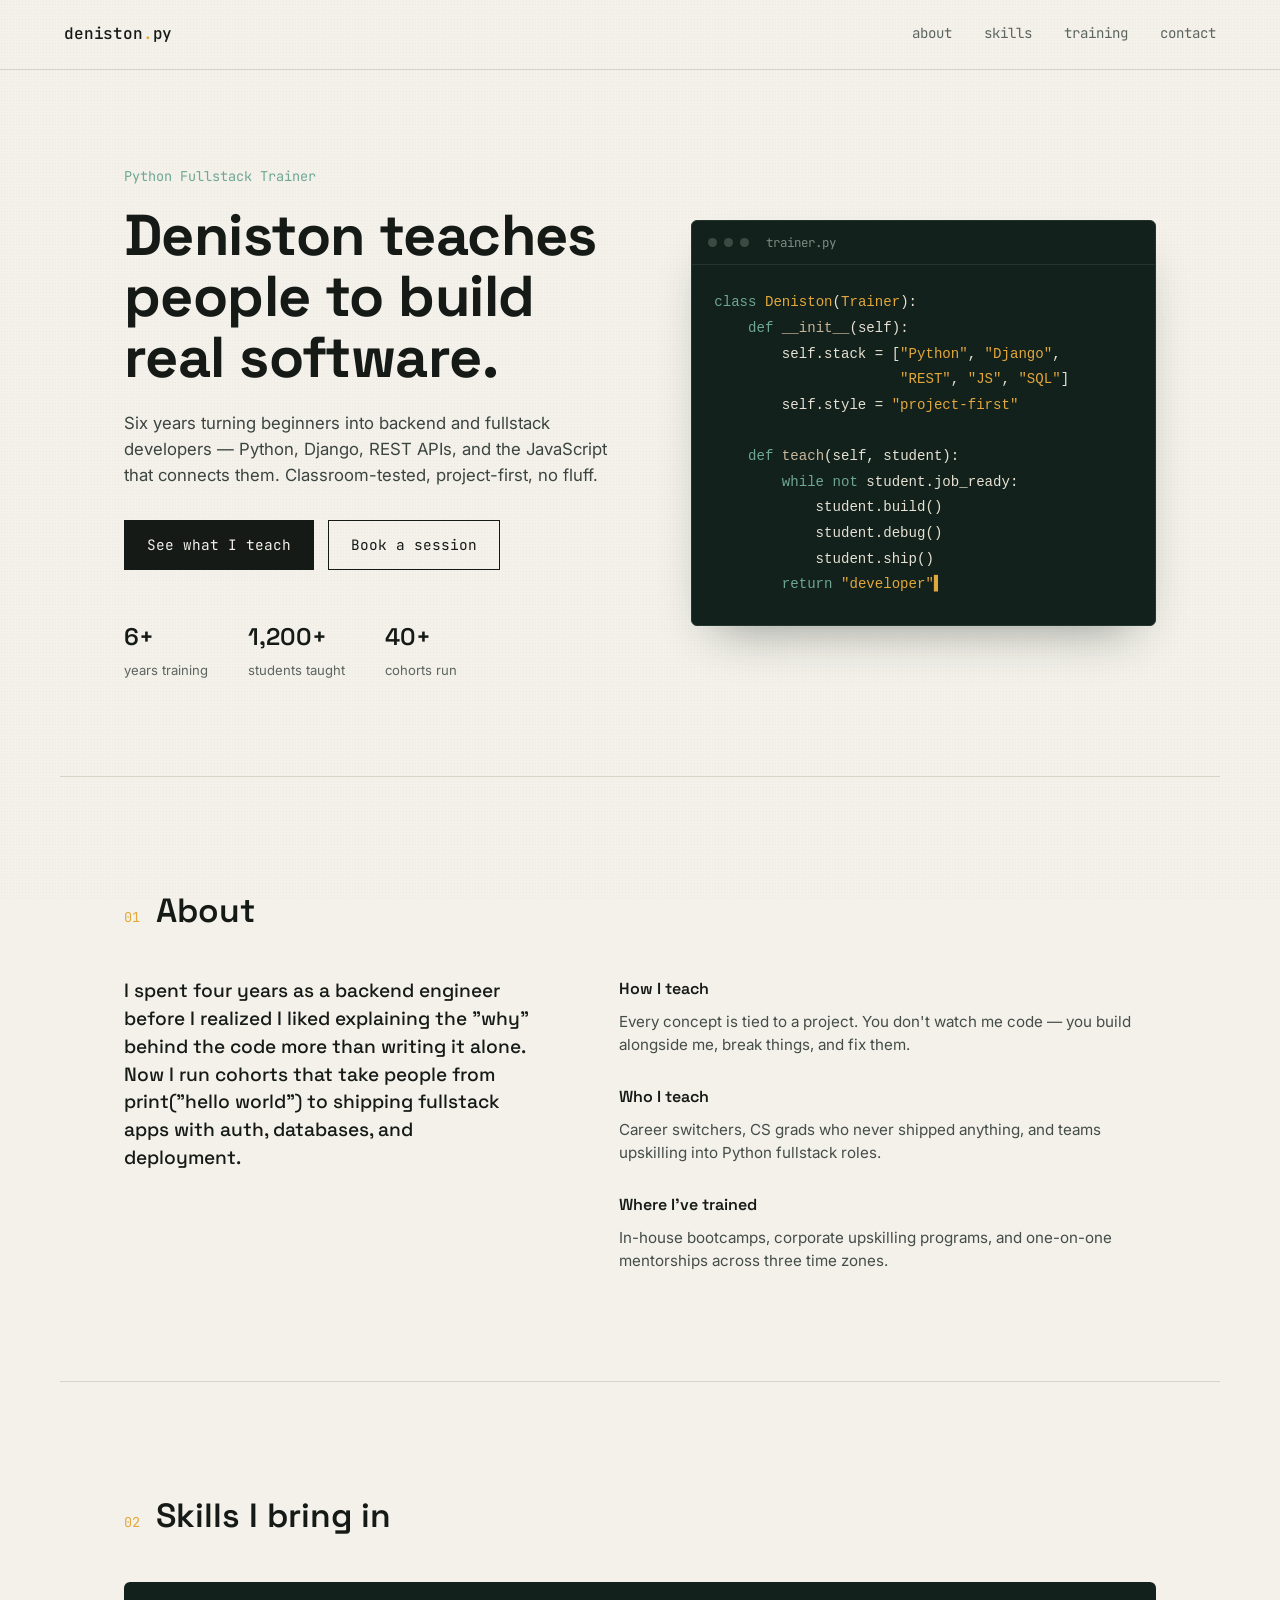
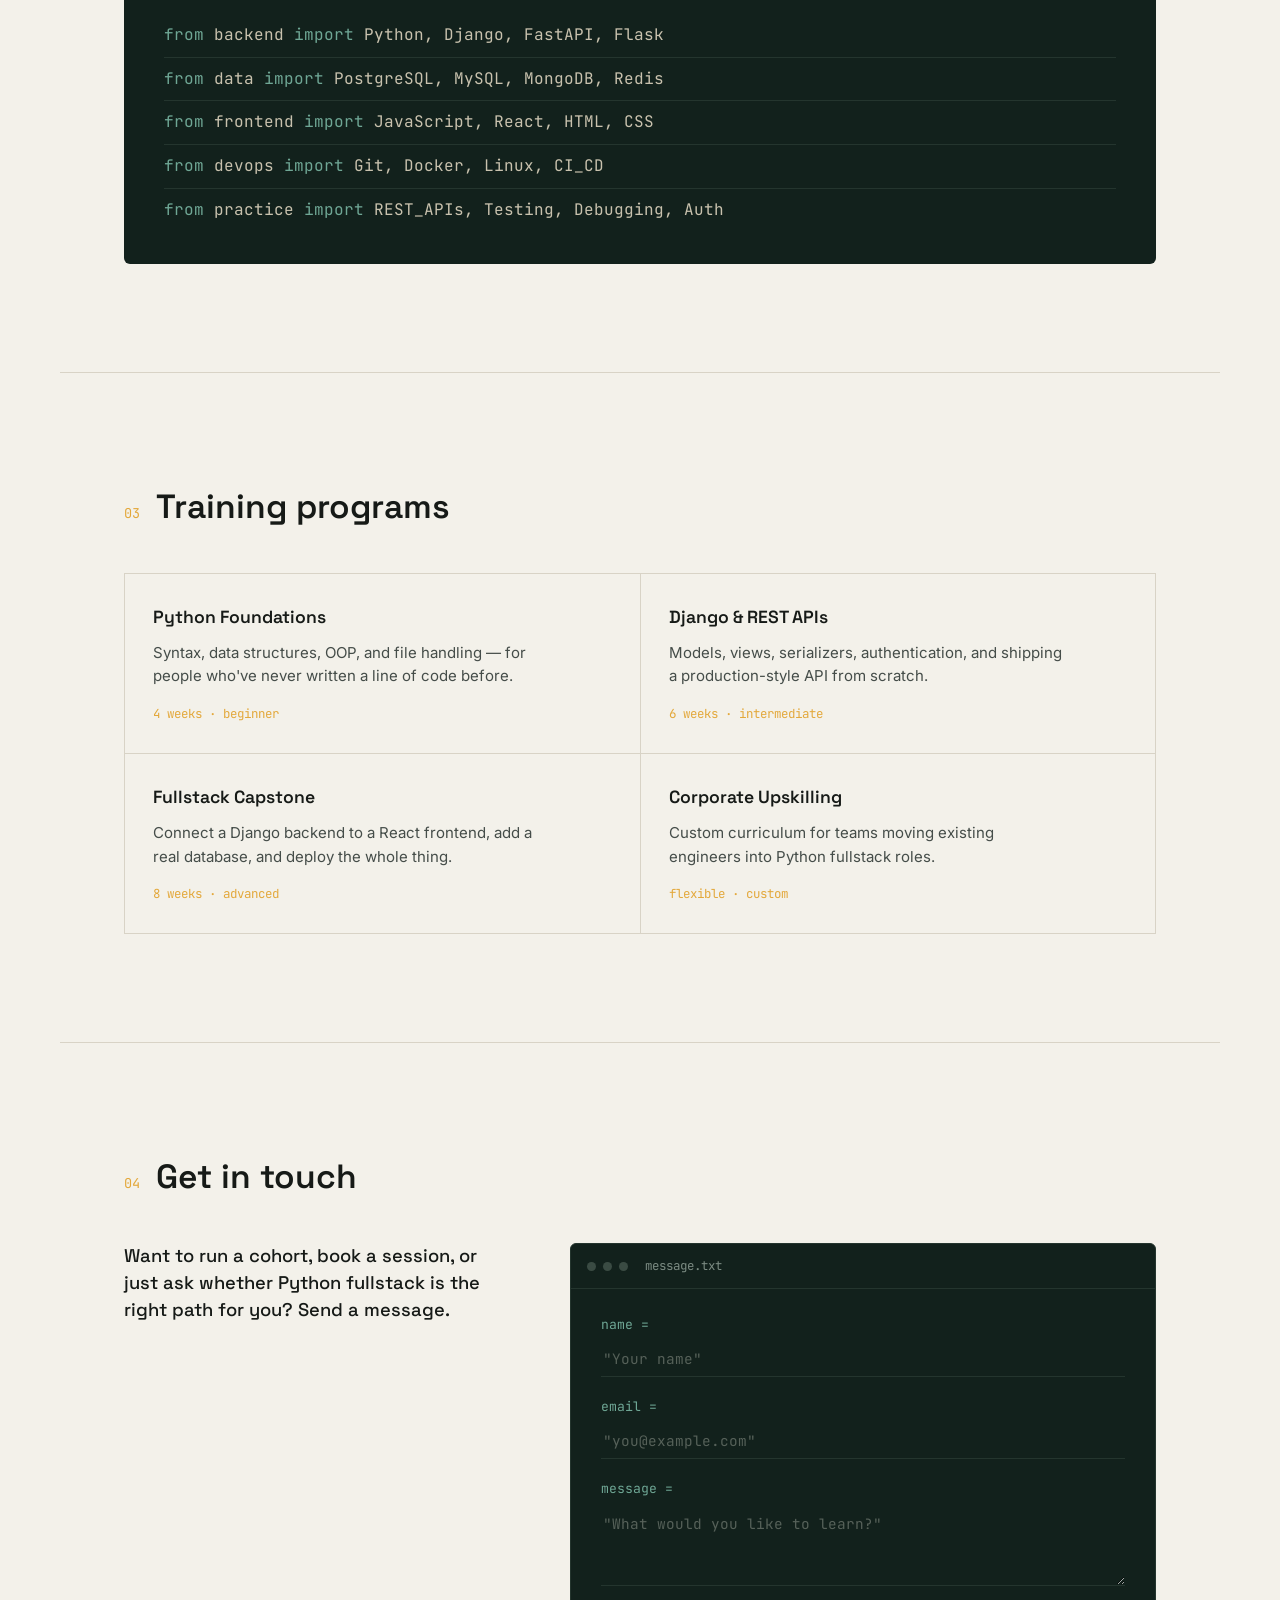
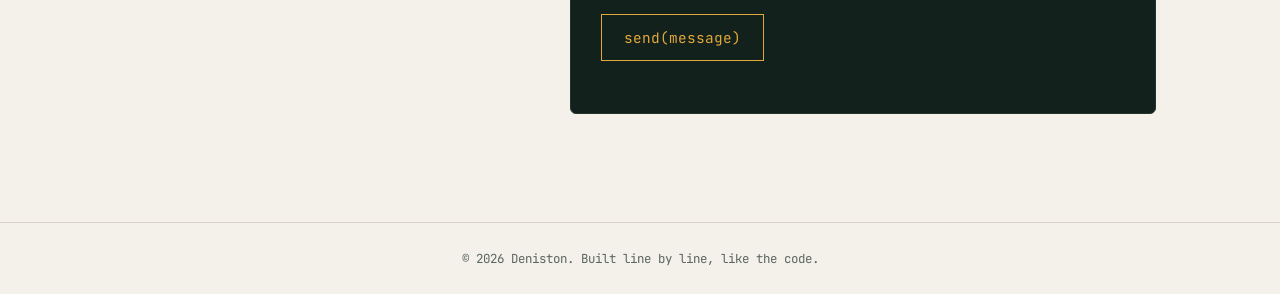
==== index.html @ aafd6f54 "first commit" ====
<!DOCTYPE html>
<html lang="en">
<head>
<meta charset="UTF-8">
<meta name="viewport" content="width=device-width, initial-scale=1.0">
<title>Deniston — Python Fullstack Trainer</title>
<link rel="preconnect" href="https://fonts.googleapis.com">
<link rel="preconnect" href="https://fonts.gstatic.com" crossorigin>
<link href="https://fonts.googleapis.com/css2?family=Space+Grotesk:wght@400;500;600;700&family=Inter:wght@400;500;600&family=JetBrains+Mono:wght@400;500&display=swap" rel="stylesheet">
<link rel="stylesheet" href="./static/style.css">
</head>
<body>

<div class="grain"></div>

<header class="nav">
  <a href="#top" class="nav__mark">deniston<span class="dot">.</span>py</a>
  <nav class="nav__links">
    <a href="#about">about</a>
    <a href="#skills">skills</a>
    <a href="#training">training</a>
    <a href="#contact">contact</a>
  </nav>
  <button class="nav__toggle" id="navToggle" aria-label="Open menu" aria-expanded="false">
    <span></span><span></span><span></span>
  </button>
</header>

<main id="top">

  <!-- ============ HERO ============ -->
  <section class="hero">
    <div class="hero__text">
      <p class="hero__kicker">Python Fullstack Trainer</p>
      <h1 class="hero__title">Deniston teaches<br>people to build<br>real software.</h1>
      <p class="hero__lede">
        Six years turning beginners into backend and fullstack developers —
        Python, Django, REST APIs, and the JavaScript that connects them.
        Classroom-tested, project-first, no fluff.
      </p>
      <div class="hero__actions">
        <a href="#training" class="btn btn--solid">See what I teach</a>
        <a href="#contact" class="btn btn--line">Book a session</a>
      </div>
      <dl class="hero__stats">
        <div><dt>6+</dt><dd>years training</dd></div>
        <div><dt>1,200+</dt><dd>students taught</dd></div>
        <div><dt>40+</dt><dd>cohorts run</dd></div>
      </dl>
    </div>

    <div class="hero__panel">
      <div class="editor">
        <div class="editor__bar">
          <span></span><span></span><span></span>
          <p>trainer.py</p>
        </div>
        <pre class="editor__body"><code><span class="c-kw">class</span> <span class="c-cls">Deniston</span>(<span class="c-cls">Trainer</span>):
    <span class="c-kw">def</span> <span class="c-fn">__init__</span>(self):
        self.stack = [<span class="c-str">"Python"</span>, <span class="c-str">"Django"</span>,
                      <span class="c-str">"REST"</span>, <span class="c-str">"JS"</span>, <span class="c-str">"SQL"</span>]
        self.style = <span class="c-str">"project-first"</span>

    <span class="c-kw">def</span> <span class="c-fn">teach</span>(self, student):
        <span class="c-kw">while</span> <span class="c-kw">not</span> student.job_ready:
            student.build()
            student.debug()
            student.ship()
        <span class="c-kw">return</span> <span class="c-str">"developer"</span><span class="cursor">▍</span></code></pre>
      </div>
    </div>
  </section>

  <!-- ============ ABOUT ============ -->
  <section class="about" id="about">
    <div class="section-head">
      <span class="section-num">01</span>
      <h2>About</h2>
    </div>
    <div class="about__grid">
      <p class="about__lead">
        I spent four years as a backend engineer before I realized I liked
        explaining the "why" behind the code more than writing it alone.
        Now I run cohorts that take people from print("hello world")
        to shipping fullstack apps with auth, databases, and deployment.
      </p>
      <div class="about__facts">
        <div class="fact">
          <h3>How I teach</h3>
          <p>Every concept is tied to a project. You don't watch me code —
          you build alongside me, break things, and fix them.</p>
        </div>
        <div class="fact">
          <h3>Who I teach</h3>
          <p>Career switchers, CS grads who never shipped anything, and
          teams upskilling into Python fullstack roles.</p>
        </div>
        <div class="fact">
          <h3>Where I've trained</h3>
          <p>In-house bootcamps, corporate upskilling programs, and
          one-on-one mentorships across three time zones.</p>
        </div>
      </div>
    </div>
  </section>

  <!-- ============ SKILLS ============ -->
  <section class="skills" id="skills">
    <div class="section-head">
      <span class="section-num">02</span>
      <h2>Skills I bring in</h2>
    </div>
    <div class="imports">
      <p class="imports__line"><span class="c-kw">from</span> backend <span class="c-kw">import</span> Python, Django, FastAPI, Flask</p>
      <p class="imports__line"><span class="c-kw">from</span> data <span class="c-kw">import</span> PostgreSQL, MySQL, MongoDB, Redis</p>
      <p class="imports__line"><span class="c-kw">from</span> frontend <span class="c-kw">import</span> JavaScript, React, HTML, CSS</p>
      <p class="imports__line"><span class="c-kw">from</span> devops <span class="c-kw">import</span> Git, Docker, Linux, CI_CD</p>
      <p class="imports__line"><span class="c-kw">from</span> practice <span class="c-kw">import</span> REST_APIs, Testing, Debugging, Auth</p>
    </div>
  </section>

  <!-- ============ TRAINING ============ -->
  <section class="training" id="training">
    <div class="section-head">
      <span class="section-num">03</span>
      <h2>Training programs</h2>
    </div>
    <ul class="syllabus">
      <li class="syllabus__item">
        <h3>Python Foundations</h3>
        <p>Syntax, data structures, OOP, and file handling — for people who've
        never written a line of code before.</p>
        <span class="syllabus__meta">4 weeks · beginner</span>
      </li>
      <li class="syllabus__item">
        <h3>Django & REST APIs</h3>
        <p>Models, views, serializers, authentication, and shipping a
        production-style API from scratch.</p>
        <span class="syllabus__meta">6 weeks · intermediate</span>
      </li>
      <li class="syllabus__item">
        <h3>Fullstack Capstone</h3>
        <p>Connect a Django backend to a React frontend, add a real database,
        and deploy the whole thing.</p>
        <span class="syllabus__meta">8 weeks · advanced</span>
      </li>
      <li class="syllabus__item">
        <h3>Corporate Upskilling</h3>
        <p>Custom curriculum for teams moving existing engineers into
        Python fullstack roles.</p>
        <span class="syllabus__meta">flexible · custom</span>
      </li>
    </ul>
  </section>

  <!-- ============ CONTACT ============ -->
  <section class="contact" id="contact">
    <div class="section-head">
      <span class="section-num">04</span>
      <h2>Get in touch</h2>
    </div>
    <div class="contact__grid">
      <p class="contact__lede">
        Want to run a cohort, book a session, or just ask whether Python
        fullstack is the right path for you? Send a message.
      </p>
      <form class="terminal-form" id="contactForm">
        <div class="terminal-form__bar">
          <span></span><span></span><span></span>
          <p>message.txt</p>
        </div>
        <div class="terminal-form__body">
          <label for="name">name =</label>
          <input type="text" id="name" name="name" required placeholder='"Your name"'>

          <label for="email">email =</label>
          <input type="email" id="email" name="email" required placeholder='"you@example.com"'>

          <label for="message">message =</label>
          <textarea id="message" name="message" required placeholder='"What would you like to learn?"'></textarea>

          <button type="submit" class="btn btn--solid">send(message)</button>
          <p class="terminal-form__status" id="formStatus" role="status"></p>
        </div>
      </form>
    </div>
  </section>

</main>

<footer class="footer">
  <p>© <span id="year"></span> Deniston. Built line by line, like the code.</p>
</footer>

<script src="./static/script.js"></script>
</body>
</html>
---- static/style.css ----
/* ============================================
   Tokens
============================================ */
:root {
  --ink: #161A17;
  --paper: #F3F1EA;
  --panel: #12211C;
  --panel-line: #24352E;
  --amber: #E3A83B;
  --teal: #6FA795;
  --muted: #5C6560;
  --border: #D8D3C6;

  --font-display: "Space Grotesk", sans-serif;
  --font-body: "Inter", sans-serif;
  --font-mono: "JetBrains Mono", monospace;

  --max: 1160px;
  --pad: clamp(24px, 5vw, 64px);
}

* { box-sizing: border-box; }
html { scroll-behavior: smooth; }

@media (prefers-reduced-motion: reduce) {
  html { scroll-behavior: auto; }
  * { animation-duration: 0.01ms !important; animation-iteration-count: 1 !important; transition-duration: 0.01ms !important; }
}

body {
  margin: 0;
  background: var(--paper);
  color: var(--ink);
  font-family: var(--font-body);
  line-height: 1.55;
  -webkit-font-smoothing: antialiased;
}

h1, h2, h3 {
  font-family: var(--font-display);
  margin: 0;
  color: var(--ink);
}

p { margin: 0; }
ul { list-style: none; margin: 0; padding: 0; }

a { color: inherit; text-decoration: none; }

.c-kw { color: var(--teal); }
.c-cls { color: var(--amber); }
.c-fn { color: #C9B79C; }
.c-str { color: #E3A83B; }

/* subtle paper grain, purely decorative */
.grain {
  position: fixed; inset: 0; pointer-events: none; z-index: 999;
  opacity: 0.035; mix-blend-mode: multiply;
  background-image: radial-gradient(circle, #000 1px, transparent 1px);
  background-size: 3px 3px;
}

/* ============================================
   Nav
============================================ */
.nav {
  display: flex;
  align-items: center;
  justify-content: space-between;
  padding: 22px var(--pad);
  border-bottom: 1px solid var(--border);
  position: sticky;
  top: 0;
  background: rgba(243, 241, 234, 0.92);
  backdrop-filter: blur(6px);
  z-index: 100;
}

.nav__mark {
  font-family: var(--font-mono);
  font-size: 1rem;
  font-weight: 500;
  letter-spacing: -0.01em;
}
.nav__mark .dot { color: var(--amber); }

.nav__links {
  display: flex;
  gap: 32px;
  font-family: var(--font-mono);
  font-size: 0.88rem;
}
.nav__links a { color: var(--muted); transition: color 0.15s ease; }
.nav__links a:hover, .nav__links a:focus-visible { color: var(--ink); }

.nav__toggle {
  display: none;
  flex-direction: column;
  gap: 5px;
  background: none;
  border: none;
  cursor: pointer;
  padding: 8px;
}
.nav__toggle span {
  width: 22px; height: 2px; background: var(--ink); display: block;
}

/* ============================================
   Section scaffolding
============================================ */
main { max-width: var(--max); margin: 0 auto; }

section { padding: clamp(56px, 9vw, 108px) var(--pad); }

.section-head {
  display: flex;
  align-items: baseline;
  gap: 16px;
  margin-bottom: 40px;
}
.section-num {
  font-family: var(--font-mono);
  color: var(--amber);
  font-size: 0.85rem;
}
.section-head h2 {
  font-size: clamp(1.6rem, 3vw, 2.1rem);
  font-weight: 600;
}

/* ============================================
   Hero
============================================ */
.hero {
  display: grid;
  grid-template-columns: 1.1fr 1fr;
  gap: 56px;
  align-items: center;
  padding-top: clamp(56px, 10vw, 96px);
  padding-bottom: clamp(56px, 10vw, 96px);
}

.hero__kicker {
  font-family: var(--font-mono);
  font-size: 0.85rem;
  color: var(--teal);
  margin-bottom: 18px;
}

.hero__title {
  font-size: clamp(2.4rem, 5vw, 3.6rem);
  font-weight: 700;
  line-height: 1.06;
  letter-spacing: -0.01em;
}

.hero__lede {
  margin-top: 22px;
  max-width: 46ch;
  font-size: 1.05rem;
  color: #3C4440;
}

.hero__actions {
  display: flex;
  gap: 14px;
  margin-top: 32px;
  flex-wrap: wrap;
}

.btn {
  font-family: var(--font-mono);
  font-size: 0.9rem;
  padding: 13px 22px;
  border: 1px solid var(--ink);
  cursor: pointer;
  display: inline-block;
}
.btn--solid {
  background: var(--ink);
  color: var(--paper);
  transition: background 0.15s ease, color 0.15s ease;
}
.btn--solid:hover { background: var(--amber); border-color: var(--amber); color: var(--ink); }

.btn--line {
  background: transparent;
  color: var(--ink);
  transition: border-color 0.15s ease, color 0.15s ease;
}
.btn--line:hover { border-color: var(--teal); color: var(--teal); }

.hero__stats {
  display: flex;
  gap: 40px;
  margin: 48px 0 0;
}
.hero__stats dt {
  font-family: var(--font-display);
  font-size: 1.5rem;
  font-weight: 600;
}
.hero__stats dd {
  margin: 4px 0 0;
  font-size: 0.82rem;
  color: var(--muted);
}

/* editor mock */
.hero__panel { position: relative; }

.editor {
  background: var(--panel);
  border: 1px solid var(--panel-line);
  border-radius: 6px;
  overflow: hidden;
  box-shadow: 0 24px 48px -24px rgba(18, 33, 28, 0.45);
}

.editor__bar {
  display: flex;
  align-items: center;
  gap: 7px;
  padding: 12px 16px;
  border-bottom: 1px solid var(--panel-line);
}
.editor__bar span {
  width: 9px; height: 9px; border-radius: 50%;
  background: #3A4B43;
}
.editor__bar p {
  font-family: var(--font-mono);
  font-size: 0.78rem;
  color: #7C8C83;
  margin-left: 10px;
}

.editor__body {
  margin: 0;
  padding: 24px 22px 28px;
  font-family: var(--font-mono);
  font-size: 0.88rem;
  line-height: 1.75;
  color: #E7E2D4;
  overflow-x: auto;
}

.cursor {
  color: var(--amber);
  animation: blink 1.1s steps(1) infinite;
}
@keyframes blink { 50% { opacity: 0; } }

/* ============================================
   About
============================================ */
.about { border-top: 1px solid var(--border); }

.about__grid {
  display: grid;
  grid-template-columns: 0.9fr 1.1fr;
  gap: 56px;
}

.about__lead {
  font-size: 1.2rem;
  font-family: var(--font-display);
  font-weight: 500;
  line-height: 1.45;
  max-width: 34ch;
}

.about__facts {
  display: grid;
  gap: 28px;
}
.fact h3 {
  font-size: 1rem;
  font-weight: 600;
  margin-bottom: 8px;
}
.fact p {
  color: #454D49;
  font-size: 0.95rem;
  max-width: 52ch;
}

/* ============================================
   Skills / imports
============================================ */
.skills { border-top: 1px solid var(--border); }

.imports {
  background: var(--panel);
  border-radius: 6px;
  padding: 32px clamp(20px, 4vw, 40px);
  font-family: var(--font-mono);
}
.imports__line {
  color: #C9C2AE;
  font-size: clamp(0.85rem, 1.6vw, 1rem);
  padding: 9px 0;
  border-bottom: 1px solid var(--panel-line);
}
.imports__line:last-child { border-bottom: none; }

/* ============================================
   Training / syllabus
============================================ */
.training { border-top: 1px solid var(--border); }

.syllabus {
  display: grid;
  grid-template-columns: 1fr 1fr;
  gap: 1px;
  background: var(--border);
  border: 1px solid var(--border);
}

.syllabus__item {
  background: var(--paper);
  padding: 30px 28px;
}
.syllabus__item h3 {
  font-size: 1.1rem;
  font-weight: 600;
  margin-bottom: 10px;
}
.syllabus__item p {
  color: #454D49;
  font-size: 0.94rem;
  max-width: 44ch;
}
.syllabus__meta {
  display: block;
  margin-top: 16px;
  font-family: var(--font-mono);
  font-size: 0.78rem;
  color: var(--amber);
}

/* ============================================
   Contact
============================================ */
.contact { border-top: 1px solid var(--border); }

.contact__grid {
  display: grid;
  grid-template-columns: 0.8fr 1.2fr;
  gap: 56px;
  align-items: start;
}

.contact__lede {
  font-size: 1.15rem;
  font-family: var(--font-display);
  font-weight: 500;
  line-height: 1.45;
  max-width: 32ch;
}

.terminal-form {
  background: var(--panel);
  border-radius: 6px;
  overflow: hidden;
  border: 1px solid var(--panel-line);
}
.terminal-form__bar {
  display: flex;
  align-items: center;
  gap: 7px;
  padding: 12px 16px;
  border-bottom: 1px solid var(--panel-line);
}
.terminal-form__bar span {
  width: 9px; height: 9px; border-radius: 50%;
  background: #3A4B43;
}
.terminal-form__bar p {
  font-family: var(--font-mono);
  font-size: 0.78rem;
  color: #7C8C83;
  margin-left: 10px;
}

.terminal-form__body {
  padding: 26px clamp(18px, 3vw, 30px) 30px;
  display: grid;
  gap: 6px;
}

.terminal-form__body label {
  font-family: var(--font-mono);
  font-size: 0.82rem;
  color: var(--teal);
  margin-top: 14px;
}
.terminal-form__body label:first-child { margin-top: 0; }

.terminal-form__body input,
.terminal-form__body textarea {
  font-family: var(--font-mono);
  font-size: 0.9rem;
  background: transparent;
  border: none;
  border-bottom: 1px solid var(--panel-line);
  color: #E7E2D4;
  padding: 8px 2px;
  outline: none;
}
.terminal-form__body input::placeholder,
.terminal-form__body textarea::placeholder {
  color: #566159;
}
.terminal-form__body input:focus,
.terminal-form__body textarea:focus {
  border-bottom-color: var(--amber);
}
.terminal-form__body textarea {
  resize: vertical;
  min-height: 80px;
}

.terminal-form__body .btn {
  margin-top: 22px;
  justify-self: start;
  border-color: var(--amber);
  color: var(--amber);
  background: transparent;
}
.terminal-form__body .btn:hover {
  background: var(--amber);
  color: var(--panel);
}

.terminal-form__status {
  font-family: var(--font-mono);
  font-size: 0.82rem;
  color: var(--teal);
  min-height: 1.2em;
}

/* ============================================
   Footer
============================================ */
.footer {
  border-top: 1px solid var(--border);
  padding: 26px var(--pad);
  text-align: center;
  font-family: var(--font-mono);
  font-size: 0.78rem;
  color: var(--muted);
}

/* ============================================
   Focus visibility
============================================ */
a:focus-visible, button:focus-visible, input:focus-visible, textarea:focus-visible {
  outline: 2px solid var(--amber);
  outline-offset: 2px;
}

/* ============================================
   Responsive
============================================ */
@media (max-width: 860px) {
  .nav__links { display: none; }
  .nav__toggle { display: flex; }
  .nav.open .nav__links {
    display: flex;
    position: absolute;
    top: 100%;
    left: 0;
    right: 0;
    flex-direction: column;
    background: var(--paper);
    padding: 20px var(--pad) 28px;
    border-bottom: 1px solid var(--border);
    gap: 18px;
  }

  .hero { grid-template-columns: 1fr; padding-top: 40px; }
  .hero__stats { gap: 28px; flex-wrap: wrap; }

  .about__grid { grid-template-columns: 1fr; }
  .about__lead { max-width: none; }

  .syllabus { grid-template-columns: 1fr; }

  .contact__grid { grid-template-columns: 1fr; }
  .contact__lede { max-width: none; }
}
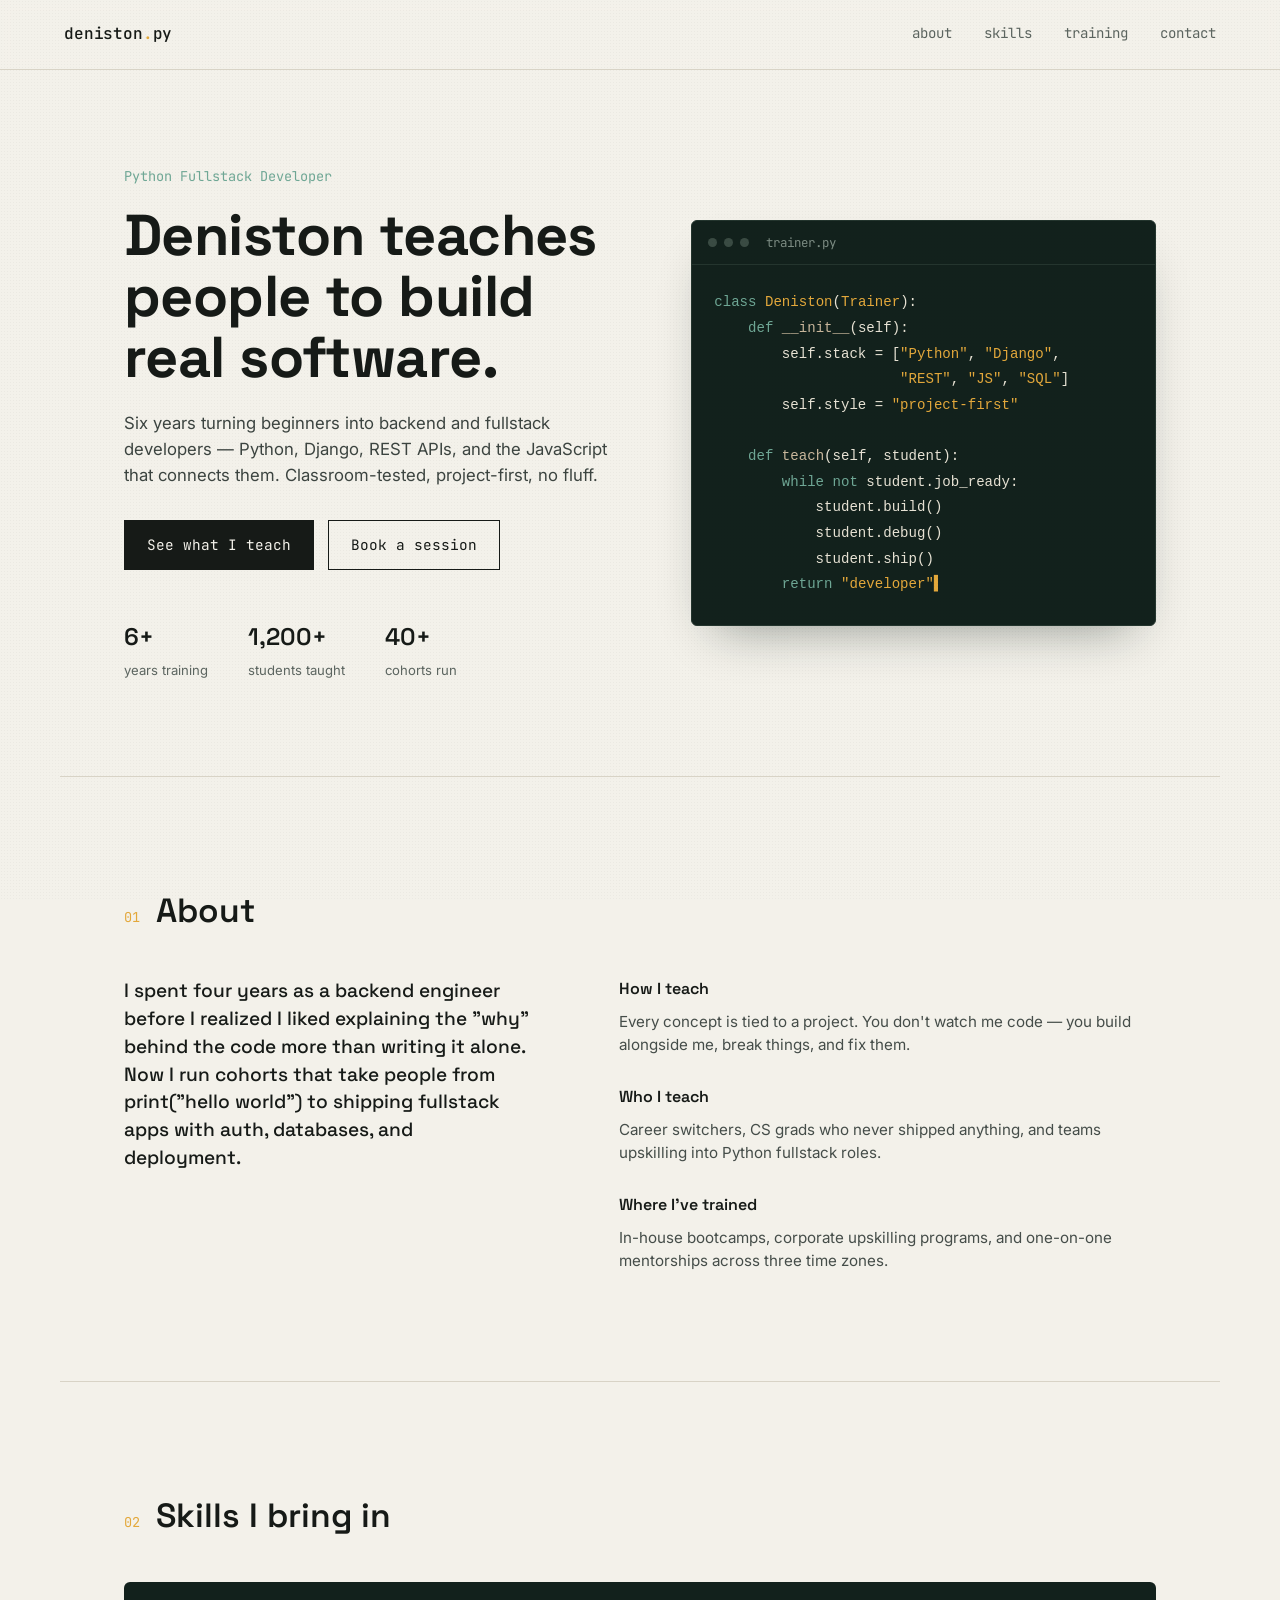
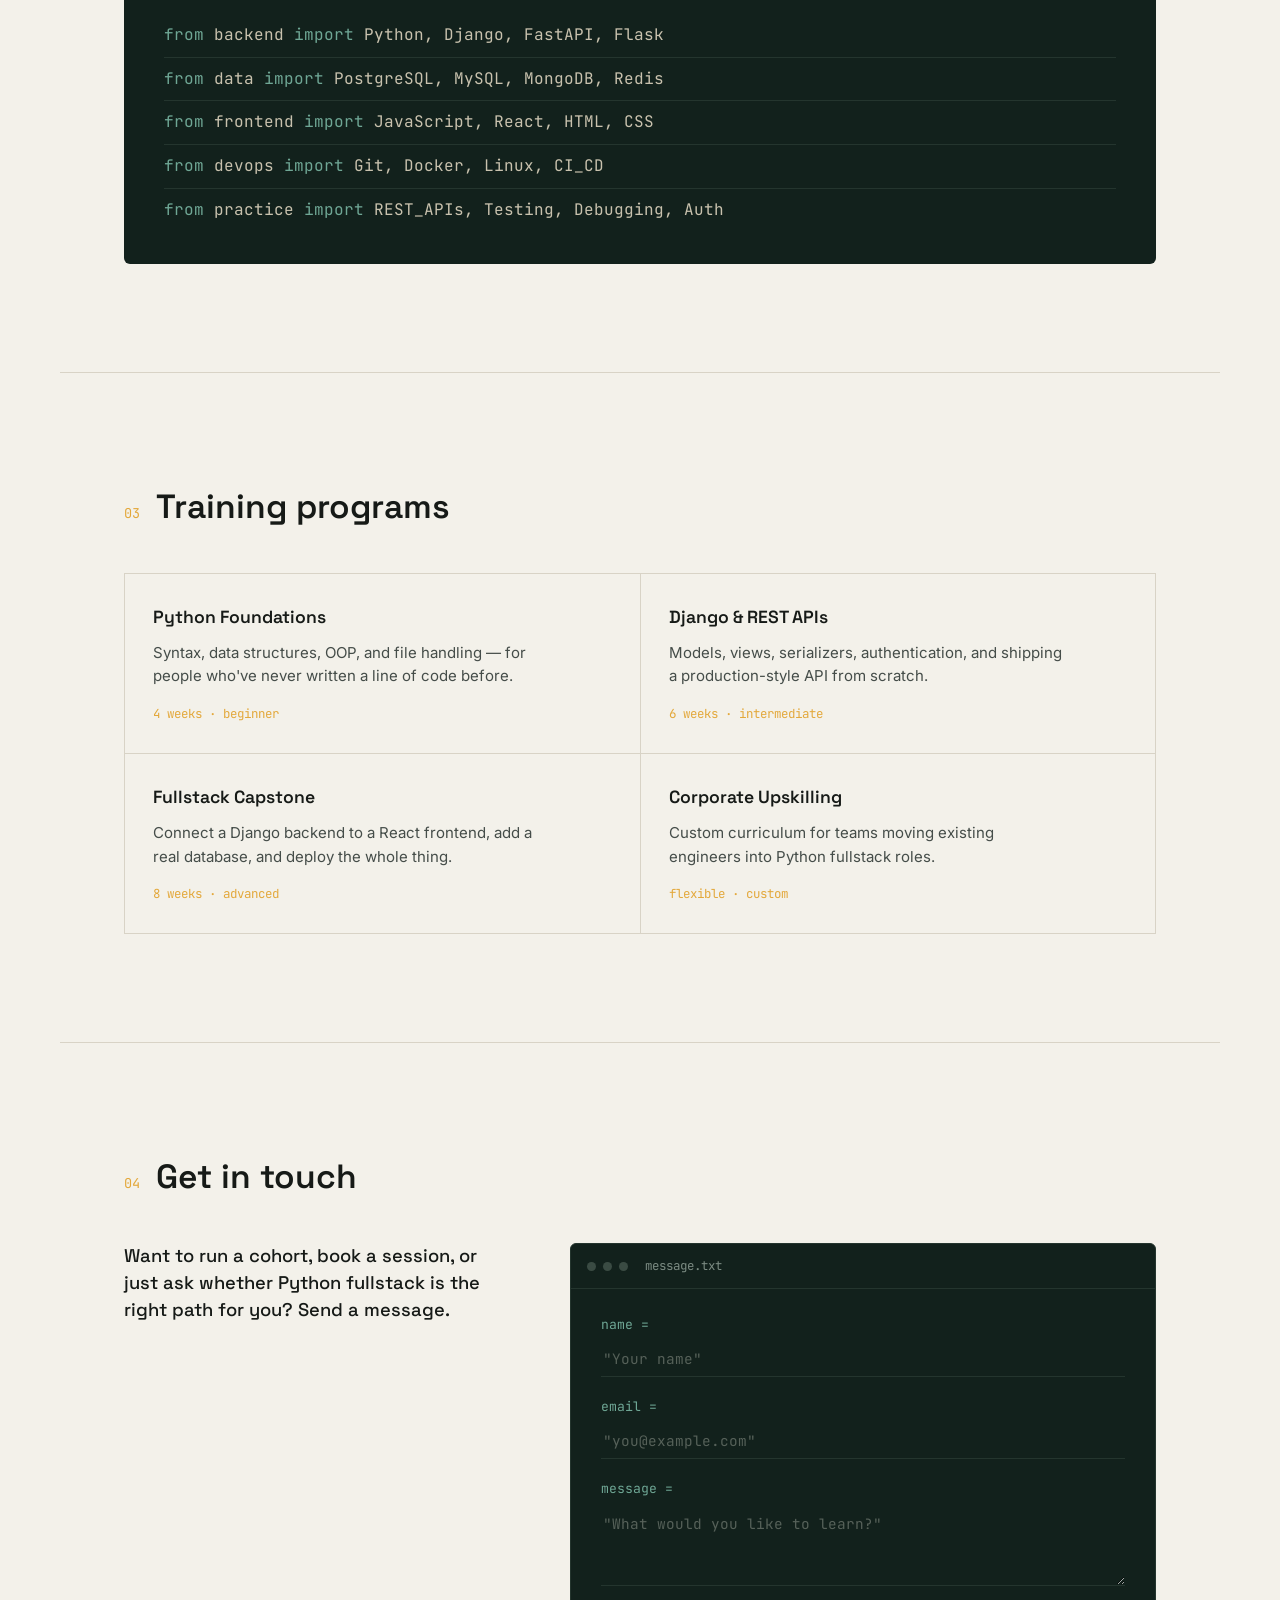
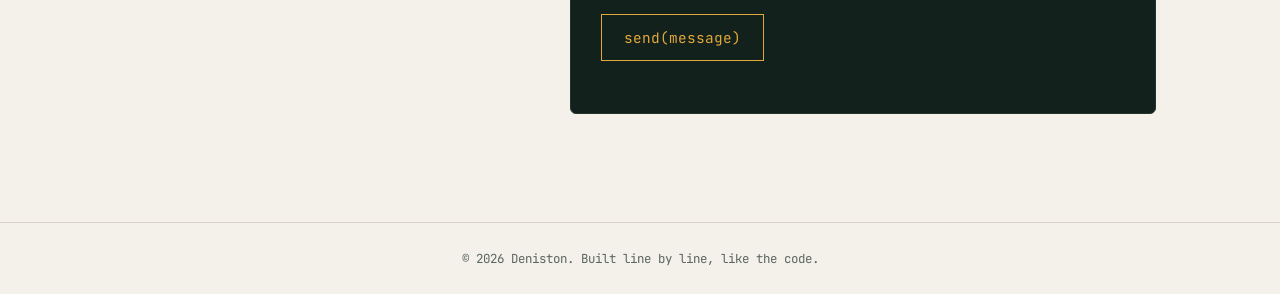
==== commit 8811069c: "changed trainer to developer" ====
--- a/index.html
+++ b/index.html
@@ -31,7 +31,7 @@
   <!-- ============ HERO ============ -->
   <section class="hero">
     <div class="hero__text">
-      <p class="hero__kicker">Python Fullstack Trainer</p>
+      <p class="hero__kicker">Python Fullstack Developer</p>
       <h1 class="hero__title">Deniston teaches<br>people to build<br>real software.</h1>
       <p class="hero__lede">
         Six years turning beginners into backend and fullstack developers —
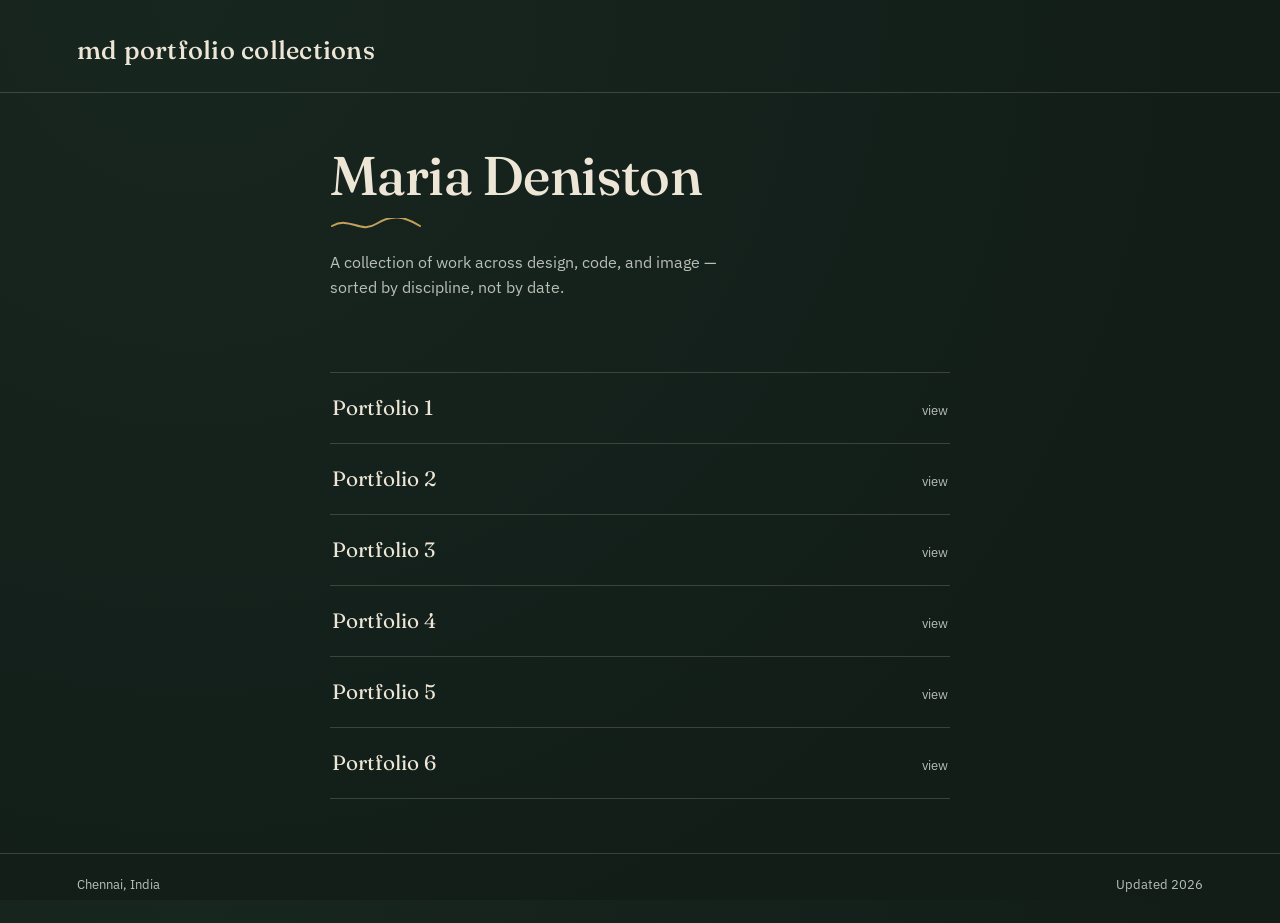
==== commit 29675aa2: "ayyo" ====
--- a/index.html
+++ b/index.html
@@ -3,195 +3,206 @@
 <head>
 <meta charset="UTF-8">
 <meta name="viewport" content="width=device-width, initial-scale=1.0">
-<title>Deniston — Python Fullstack Trainer</title>
+<title>Portfolio — Index</title>
 <link rel="preconnect" href="https://fonts.googleapis.com">
-<link rel="preconnect" href="https://fonts.gstatic.com" crossorigin>
-<link href="https://fonts.googleapis.com/css2?family=Space+Grotesk:wght@400;500;600;700&family=Inter:wght@400;500;600&family=JetBrains+Mono:wght@400;500&display=swap" rel="stylesheet">
-<link rel="stylesheet" href="./static/style.css">
+<link href="https://fonts.googleapis.com/css2?family=Fraunces:opsz,wght@9..144,400;9..144,500;9..144,600&family=IBM+Plex+Sans:wght@400;500&display=swap" rel="stylesheet">
+<style>
+
+  :root{
+    --ink: #EDE6D6;
+    --ink-dim: #B9BFB6;
+    --bg: #182620;
+    --bg-deep: #121D18;
+    --brass: #C4A05A;
+    --rust: #9C5B44;
+    --rule: rgba(237, 230, 214, 0.18);
+  }
+
+  *{ margin:0; padding:0; box-sizing:border-box; }
+
+  html, body{
+    height:100%;
+  }
+
+  body{
+    background: radial-gradient(circle at 15% 0%, var(--bg) 0%, var(--bg-deep) 70%);
+    color: var(--ink);
+    font-family: 'IBM Plex Sans', sans-serif;
+    min-height:100vh;
+    display:flex;
+    flex-direction:column;
+  }
+
+  .site-header{
+    padding: 34px 6vw 26px;
+    border-bottom: 1px solid var(--rule);
+  }
+
+  .site-header .title{
+    font-family: 'Fraunces', serif;
+    font-weight: 500;
+    font-size: clamp(1.3rem, 2.6vw, 1.6rem);
+    letter-spacing: 0.01em;
+  }
+
+  main{
+    flex: 1;
+    display:flex;
+    align-items:center;
+    justify-content:center;
+    padding: 6vh 6vw;
+  }
+
+  .card{
+    width:100%;
+    max-width: 620px;
+  }
+
+  .masthead{
+    margin-bottom: 4.5rem;
+  }
+
+  .masthead h1{
+    font-family: 'Fraunces', serif;
+    font-weight: 500;
+    font-size: clamp(2.4rem, 6vw, 3.4rem);
+    line-height: 1.05;
+    letter-spacing: -0.01em;
+  }
+
+  .masthead .flourish{
+    display:block;
+    width: 92px;
+    height: 14px;
+    margin-top: 14px;
+  }
+
+  .masthead .flourish path{
+    stroke: var(--brass);
+    stroke-width: 2;
+    fill:none;
+    stroke-linecap: round;
+  }
+
+  .masthead p{
+    margin-top: 18px;
+    color: var(--ink-dim);
+    font-size: 0.98rem;
+    max-width: 40ch;
+    line-height: 1.6;
+  }
+
+  .menu{
+    list-style:none;
+    border-top: 1px solid var(--rule);
+  }
+
+  .menu li{
+    border-bottom: 1px solid var(--rule);
+  }
+
+  .menu a{
+    display:flex;
+    align-items:baseline;
+    justify-content:space-between;
+    gap: 20px;
+    text-decoration:none;
+    color: var(--ink);
+    padding: 22px 2px;
+    position:relative;
+  }
+
+  .menu .name{
+    font-family:'Fraunces', serif;
+    font-weight: 400;
+    font-size: 1.3rem;
+    transition: transform 0.35s cubic-bezier(.2,.7,.2,1), color 0.35s ease;
+  }
+
+  .menu .note{
+    font-size: 0.82rem;
+    color: var(--ink-dim);
+    white-space:nowrap;
+    flex-shrink:0;
+    transition: color 0.35s ease;
+  }
+
+  .menu li::after{
+    content:"";
+    display:block;
+    height:1px;
+    background: var(--brass);
+    width:0%;
+    transition: width 0.4s cubic-bezier(.2,.7,.2,1);
+  }
+
+  .menu li:hover::after{
+    width:100%;
+  }
+
+  .menu li:hover .name{
+    transform: translateX(8px);
+    color: var(--brass);
+  }
+
+  .menu li:hover .note{
+    color: var(--rust);
+  }
+
+  .site-footer{
+    padding: 22px 6vw 30px;
+    border-top: 1px solid var(--rule);
+    font-size: 0.82rem;
+    color: var(--ink-dim);
+    display:flex;
+    justify-content:space-between;
+    gap: 20px;
+    flex-wrap:wrap;
+  }
+
+  @media (prefers-reduced-motion: reduce){
+    .menu .name, .menu li::after{ transition:none; }
+  }
+
+  @media (max-width: 480px){
+    .menu .note{ display:none; }
+  }
+
+</style>
 </head>
 <body>
 
-<div class="grain"></div>
-
-<header class="nav">
-  <a href="#top" class="nav__mark">deniston<span class="dot">.</span>py</a>
-  <nav class="nav__links">
-    <a href="#about">about</a>
-    <a href="#skills">skills</a>
-    <a href="#training">training</a>
-    <a href="#contact">contact</a>
-  </nav>
-  <button class="nav__toggle" id="navToggle" aria-label="Open menu" aria-expanded="false">
-    <span></span><span></span><span></span>
-  </button>
-</header>
-
-<main id="top">
-
-  <!-- ============ HERO ============ -->
-  <section class="hero">
-    <div class="hero__text">
-      <p class="hero__kicker">Python Fullstack Developer</p>
-      <h1 class="hero__title">Deniston teaches<br>people to build<br>real software.</h1>
-      <p class="hero__lede">
-        Six years turning beginners into backend and fullstack developers —
-        Python, Django, REST APIs, and the JavaScript that connects them.
-        Classroom-tested, project-first, no fluff.
-      </p>
-      <div class="hero__actions">
-        <a href="#training" class="btn btn--solid">See what I teach</a>
-        <a href="#contact" class="btn btn--line">Book a session</a>
+  <header class="site-header">
+    <span class="title">md portfolio collections</span>
+  </header>
+
+  <main>
+    <div class="card">
+
+      <div class="masthead">
+        <h1>Maria Deniston</h1>
+        <svg class="flourish" viewBox="0 0 92 14" xmlns="http://www.w3.org/2000/svg">
+          <path d="M2 8 C 20 -2, 30 16, 46 6 S 74 -2, 90 8" />
+        </svg>
+        <p>A collection of work across design, code, and image — sorted by discipline, not by date.</p>
       </div>
-      <dl class="hero__stats">
-        <div><dt>6+</dt><dd>years training</dd></div>
-        <div><dt>1,200+</dt><dd>students taught</dd></div>
-        <div><dt>40+</dt><dd>cohorts run</dd></div>
-      </dl>
+
+      <ul class="menu">
+        <li><a href="./p1/index.html"><span class="name">Portfolio 1</span><span class="note">view</span></a></li>
+        <li><a href="./p2/index.html"><span class="name">Portfolio 2</span><span class="note">view</span></a></li>
+        <li><a href="./p3/index.html"><span class="name">Portfolio 3</span><span class="note">view</span></a></li>
+        <li><a href="./p4/index.html"><span class="name">Portfolio 4</span><span class="note">view</span></a></li>
+        <li><a href="./p5/index.html"><span class="name">Portfolio 5</span><span class="note">view</span></a></li>
+        <li><a href="./p6/index.html"><span class="name">Portfolio 6</span><span class="note">view</span></a></li>
+      </ul>
+
     </div>
-
-    <div class="hero__panel">
-      <div class="editor">
-        <div class="editor__bar">
-          <span></span><span></span><span></span>
-          <p>trainer.py</p>
-        </div>
-        <pre class="editor__body"><code><span class="c-kw">class</span> <span class="c-cls">Deniston</span>(<span class="c-cls">Trainer</span>):
-    <span class="c-kw">def</span> <span class="c-fn">__init__</span>(self):
-        self.stack = [<span class="c-str">"Python"</span>, <span class="c-str">"Django"</span>,
-                      <span class="c-str">"REST"</span>, <span class="c-str">"JS"</span>, <span class="c-str">"SQL"</span>]
-        self.style = <span class="c-str">"project-first"</span>
-
-    <span class="c-kw">def</span> <span class="c-fn">teach</span>(self, student):
-        <span class="c-kw">while</span> <span class="c-kw">not</span> student.job_ready:
-            student.build()
-            student.debug()
-            student.ship()
-        <span class="c-kw">return</span> <span class="c-str">"developer"</span><span class="cursor">▍</span></code></pre>
-      </div>
-    </div>
-  </section>
-
-  <!-- ============ ABOUT ============ -->
-  <section class="about" id="about">
-    <div class="section-head">
-      <span class="section-num">01</span>
-      <h2>About</h2>
-    </div>
-    <div class="about__grid">
-      <p class="about__lead">
-        I spent four years as a backend engineer before I realized I liked
-        explaining the "why" behind the code more than writing it alone.
-        Now I run cohorts that take people from print("hello world")
-        to shipping fullstack apps with auth, databases, and deployment.
-      </p>
-      <div class="about__facts">
-        <div class="fact">
-          <h3>How I teach</h3>
-          <p>Every concept is tied to a project. You don't watch me code —
-          you build alongside me, break things, and fix them.</p>
-        </div>
-        <div class="fact">
-          <h3>Who I teach</h3>
-          <p>Career switchers, CS grads who never shipped anything, and
-          teams upskilling into Python fullstack roles.</p>
-        </div>
-        <div class="fact">
-          <h3>Where I've trained</h3>
-          <p>In-house bootcamps, corporate upskilling programs, and
-          one-on-one mentorships across three time zones.</p>
-        </div>
-      </div>
-    </div>
-  </section>
-
-  <!-- ============ SKILLS ============ -->
-  <section class="skills" id="skills">
-    <div class="section-head">
-      <span class="section-num">02</span>
-      <h2>Skills I bring in</h2>
-    </div>
-    <div class="imports">
-      <p class="imports__line"><span class="c-kw">from</span> backend <span class="c-kw">import</span> Python, Django, FastAPI, Flask</p>
-      <p class="imports__line"><span class="c-kw">from</span> data <span class="c-kw">import</span> PostgreSQL, MySQL, MongoDB, Redis</p>
-      <p class="imports__line"><span class="c-kw">from</span> frontend <span class="c-kw">import</span> JavaScript, React, HTML, CSS</p>
-      <p class="imports__line"><span class="c-kw">from</span> devops <span class="c-kw">import</span> Git, Docker, Linux, CI_CD</p>
-      <p class="imports__line"><span class="c-kw">from</span> practice <span class="c-kw">import</span> REST_APIs, Testing, Debugging, Auth</p>
-    </div>
-  </section>
-
-  <!-- ============ TRAINING ============ -->
-  <section class="training" id="training">
-    <div class="section-head">
-      <span class="section-num">03</span>
-      <h2>Training programs</h2>
-    </div>
-    <ul class="syllabus">
-      <li class="syllabus__item">
-        <h3>Python Foundations</h3>
-        <p>Syntax, data structures, OOP, and file handling — for people who've
-        never written a line of code before.</p>
-        <span class="syllabus__meta">4 weeks · beginner</span>
-      </li>
-      <li class="syllabus__item">
-        <h3>Django & REST APIs</h3>
-        <p>Models, views, serializers, authentication, and shipping a
-        production-style API from scratch.</p>
-        <span class="syllabus__meta">6 weeks · intermediate</span>
-      </li>
-      <li class="syllabus__item">
-        <h3>Fullstack Capstone</h3>
-        <p>Connect a Django backend to a React frontend, add a real database,
-        and deploy the whole thing.</p>
-        <span class="syllabus__meta">8 weeks · advanced</span>
-      </li>
-      <li class="syllabus__item">
-        <h3>Corporate Upskilling</h3>
-        <p>Custom curriculum for teams moving existing engineers into
-        Python fullstack roles.</p>
-        <span class="syllabus__meta">flexible · custom</span>
-      </li>
-    </ul>
-  </section>
-
-  <!-- ============ CONTACT ============ -->
-  <section class="contact" id="contact">
-    <div class="section-head">
-      <span class="section-num">04</span>
-      <h2>Get in touch</h2>
-    </div>
-    <div class="contact__grid">
-      <p class="contact__lede">
-        Want to run a cohort, book a session, or just ask whether Python
-        fullstack is the right path for you? Send a message.
-      </p>
-      <form class="terminal-form" id="contactForm">
-        <div class="terminal-form__bar">
-          <span></span><span></span><span></span>
-          <p>message.txt</p>
-        </div>
-        <div class="terminal-form__body">
-          <label for="name">name =</label>
-          <input type="text" id="name" name="name" required placeholder='"Your name"'>
-
-          <label for="email">email =</label>
-          <input type="email" id="email" name="email" required placeholder='"you@example.com"'>
-
-          <label for="message">message =</label>
-          <textarea id="message" name="message" required placeholder='"What would you like to learn?"'></textarea>
-
-          <button type="submit" class="btn btn--solid">send(message)</button>
-          <p class="terminal-form__status" id="formStatus" role="status"></p>
-        </div>
-      </form>
-    </div>
-  </section>
-
-</main>
-
-<footer class="footer">
-  <p>© <span id="year"></span> Deniston. Built line by line, like the code.</p>
-</footer>
-
-<script src="./static/script.js"></script>
+  </main>
+
+  <footer class="site-footer">
+    <span>Chennai, India</span>
+    <span>Updated 2026</span>
+  </footer>
+
 </body>
 </html>
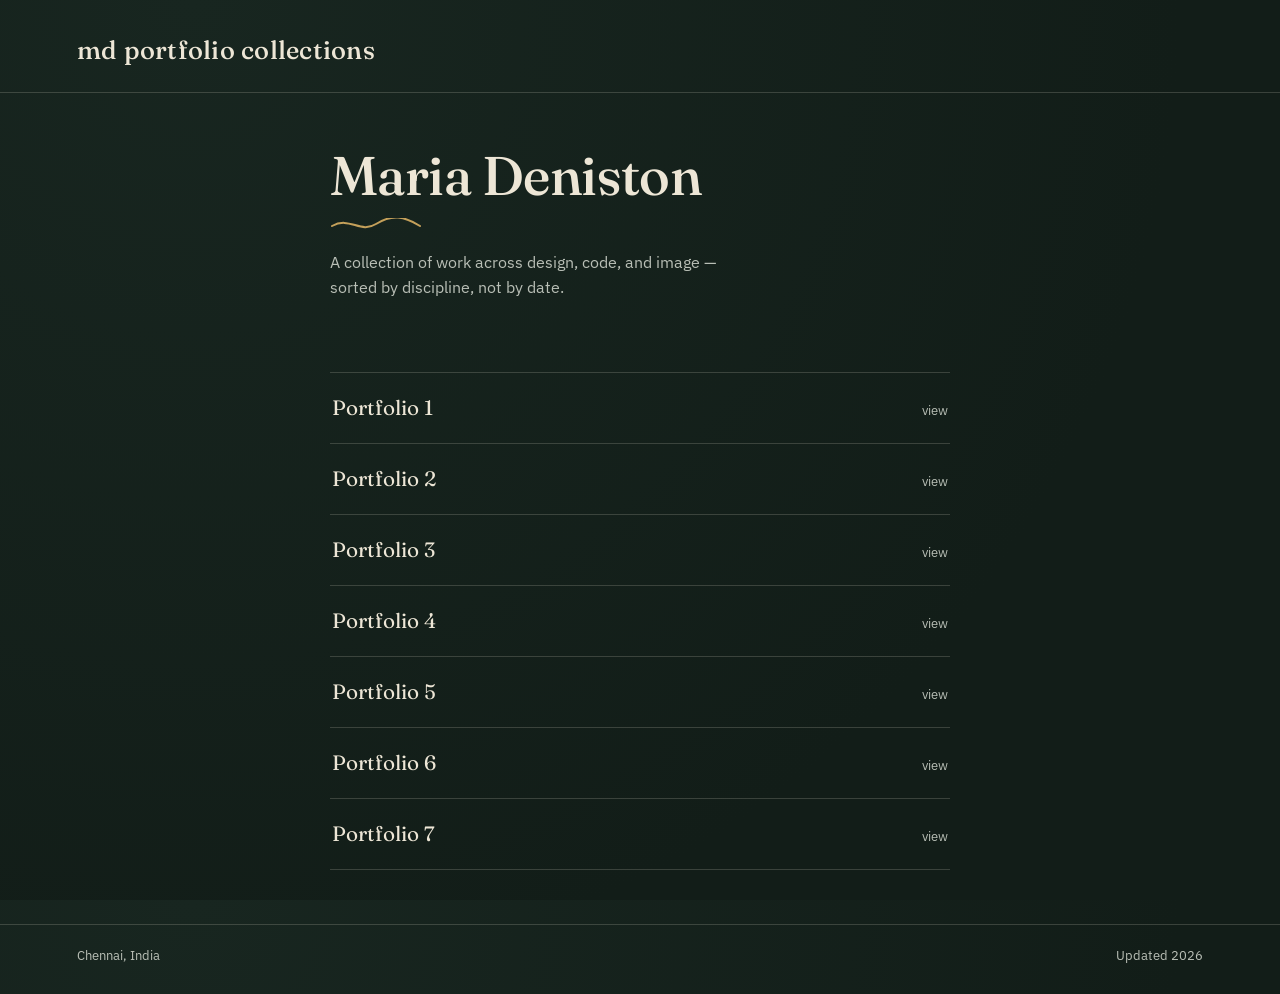
==== commit 870fb5f9: "p6" ====
--- a/index.html
+++ b/index.html
@@ -194,6 +194,7 @@
         <li><a href="./p4/index.html"><span class="name">Portfolio 4</span><span class="note">view</span></a></li>
         <li><a href="./p5/index.html"><span class="name">Portfolio 5</span><span class="note">view</span></a></li>
         <li><a href="./p6/index.html"><span class="name">Portfolio 6</span><span class="note">view</span></a></li>
+        <li><a href="./p7/index.html"><span class="name">Portfolio 7</span><span class="note">view</span></a></li>
       </ul>
 
     </div>
@@ -205,4 +206,4 @@
   </footer>
 
 </body>
-</html>+</html>
